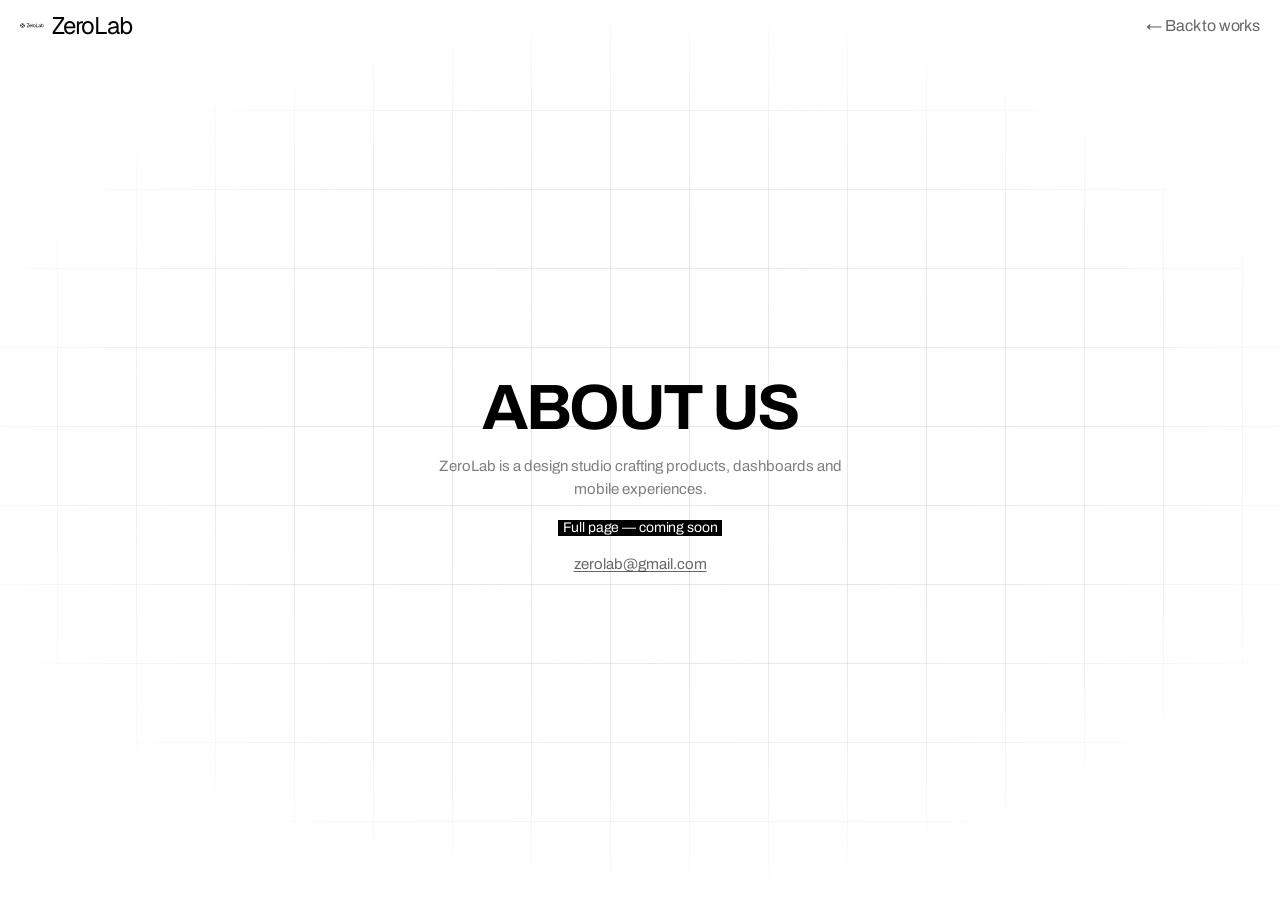
==== about.html @ e9e5b9f2 "Initial commit" ====
<!DOCTYPE html>
<html lang="en">
<head>
  <meta charset="UTF-8" />
  <meta name="viewport" content="width=device-width, initial-scale=1.0" />
  <title>About us · ZeroLab</title>
  <meta name="description" content="ZeroLab — a design studio. About us." />
  <link rel="icon" type="image/svg+xml" href="asset/zerolab logo.svg" />
  <link rel="preconnect" href="https://fonts.googleapis.com" />
  <link rel="preconnect" href="https://fonts.gstatic.com" crossorigin />
  <link
    href="https://fonts.googleapis.com/css2?family=Archivo:wght@400;700&family=Geist:wght@400&display=swap"
    rel="stylesheet"
  />
  <style>
    /* Placeholder page — replaced by the real About layout later. */
    * { margin: 0; padding: 0; box-sizing: border-box; }
    body {
      min-height: 100vh;
      background: #fff url("asset/background.png") center / cover no-repeat;
      font-family: "Archivo", sans-serif;
      color: #000;
      -webkit-font-smoothing: antialiased;
      display: flex;
      flex-direction: column;
    }
    .top { display: flex; align-items: center; justify-content: space-between; padding: 14px 20px; }
    .brand { display: flex; align-items: center; gap: 8px; text-decoration: none; color: #000; }
    .brand img { width: 24px; height: 23px; display: block; }
    .brand span { font-family: "Geist", sans-serif; font-size: 23.933px; letter-spacing: -1.1966px; line-height: 1; }
    .back { font-size: 16px; letter-spacing: -0.16px; color: rgba(0, 0, 0, 0.6); text-decoration: none; }
    .back:hover { color: #000; }
    main { flex: 1; display: flex; flex-direction: column; align-items: center; justify-content: center; gap: 20px; padding: 40px 20px; text-align: center; }
    h1 { font-size: clamp(40px, 6vw, 64px); font-weight: 700; letter-spacing: -0.04em; text-transform: uppercase; line-height: 0.87; }
    p.tag { font-size: 15px; color: rgba(0, 0, 0, 0.5); max-width: 420px; line-height: 1.5; }
    .soon { display: inline-flex; padding: 2px 5px; background: #000; color: #fff; font-size: 14px; letter-spacing: -0.14px; line-height: 0.87; }
    a.mail { color: rgba(0, 0, 0, 0.6); font-size: 15px; text-decoration: underline; text-underline-position: from-font; }
    a.mail:hover { color: #000; }
  </style>
</head>
<body>
  <header class="top">
    <a class="brand" href="index.html">
      <img src="asset/zerolab logo.svg" alt="" />
      <span>ZeroLab</span>
    </a>
    <a class="back" href="index.html">← Back to works</a>
  </header>
  <main>
    <h1>About us</h1>
    <p class="tag">ZeroLab is a design studio crafting products, dashboards and mobile experiences.</p>
    <p class="soon">Full page — coming soon</p>
    <a class="mail" href="mailto:zerolab@gmail.com">zerolab@gmail.com</a>
  </main>
</body>
</html>
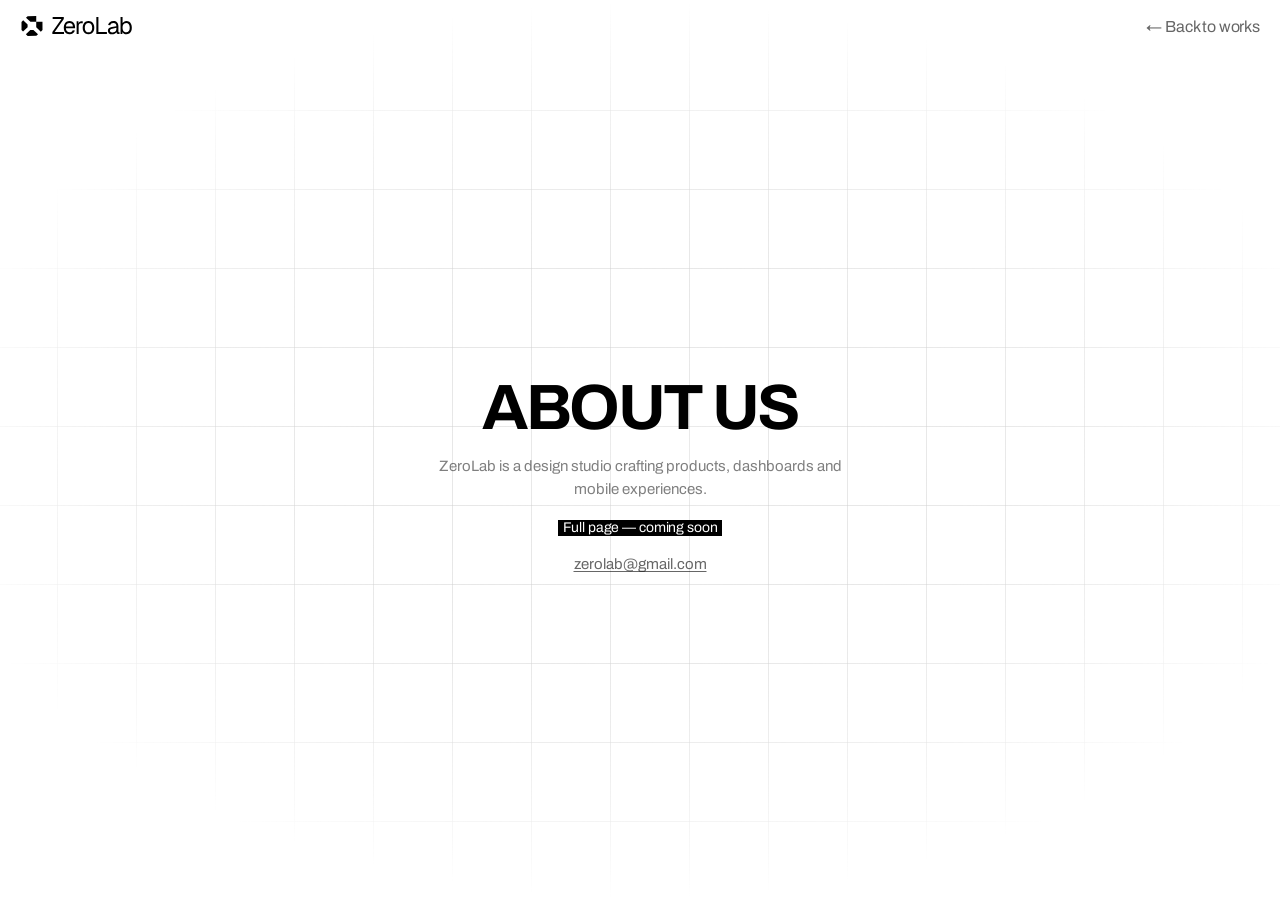
==== commit d8272f72: "big fix" ====
--- a/about.html
+++ b/about.html
@@ -25,9 +25,11 @@
       flex-direction: column;
     }
     .top { display: flex; align-items: center; justify-content: space-between; padding: 14px 20px; }
-    .brand { display: flex; align-items: center; gap: 8px; text-decoration: none; color: #000; }
-    .brand img { width: 24px; height: 23px; display: block; }
-    .brand span { font-family: "Geist", sans-serif; font-size: 23.933px; letter-spacing: -1.1966px; line-height: 1; }
+    .brand { display: flex; align-items: center; text-decoration: none; color: #000; }
+    /* asset/zerolab logo.svg is the FULL lockup (114x24) — mark and wordmark in
+       one file. Height-only sizing keeps its aspect. Do not add a separate
+       "ZeroLab" text node; the wordmark is already in the SVG. */
+    .brand img { height: 24px; width: auto; display: block; }
     .back { font-size: 16px; letter-spacing: -0.16px; color: rgba(0, 0, 0, 0.6); text-decoration: none; }
     .back:hover { color: #000; }
     main { flex: 1; display: flex; flex-direction: column; align-items: center; justify-content: center; gap: 20px; padding: 40px 20px; text-align: center; }
@@ -41,8 +43,7 @@
 <body>
   <header class="top">
     <a class="brand" href="index.html">
-      <img src="asset/zerolab logo.svg" alt="" />
-      <span>ZeroLab</span>
+      <img src="asset/zerolab logo.svg" alt="ZeroLab" draggable="false" />
     </a>
     <a class="back" href="index.html">← Back to works</a>
   </header>
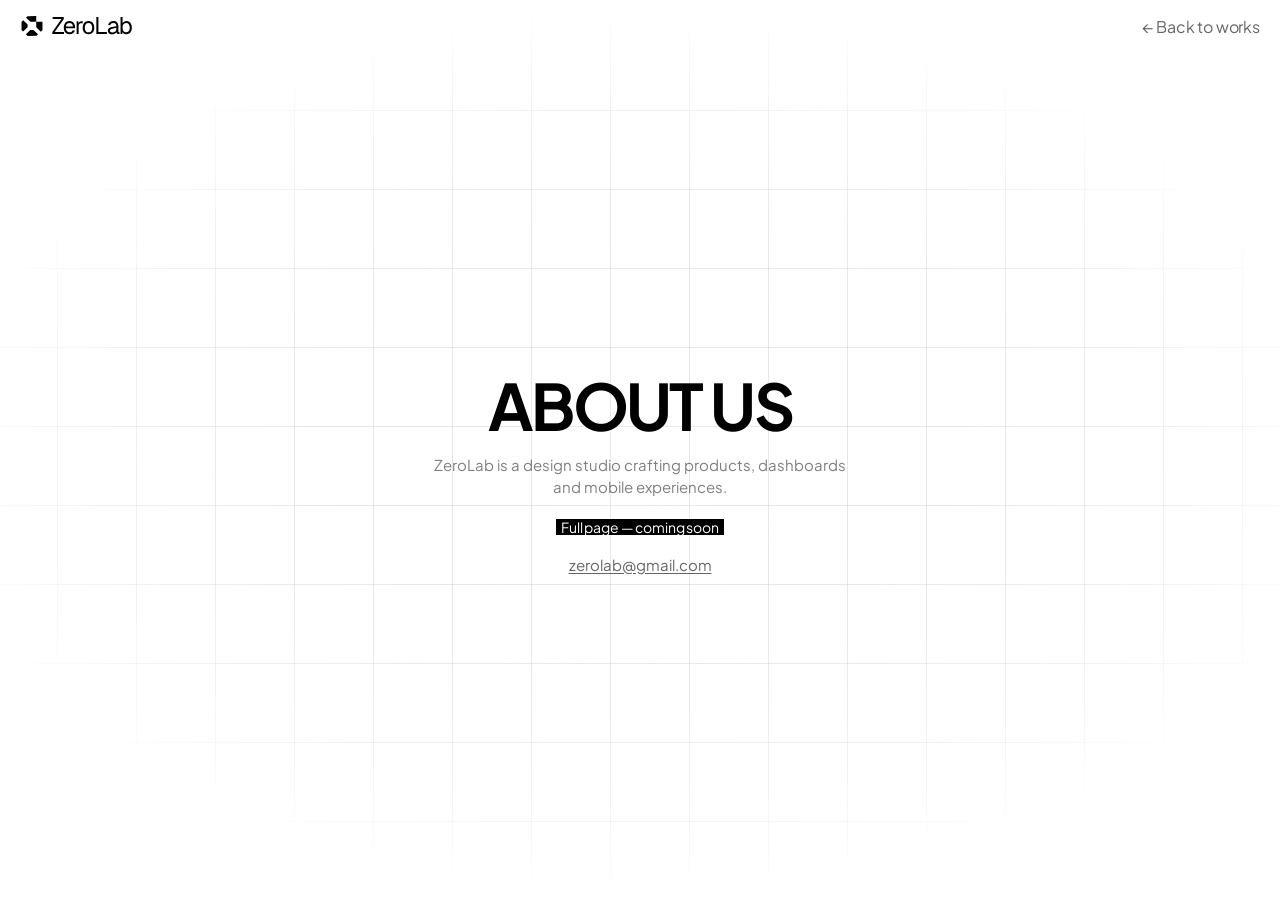
==== commit 2264a7b7: "type: swap Archivo/DM Mono for Plus Jakarta Sans + Space Mono Body text moves to Plus Jakarta Sans; " ====
--- a/about.html
+++ b/about.html
@@ -9,7 +9,7 @@
   <link rel="preconnect" href="https://fonts.googleapis.com" />
   <link rel="preconnect" href="https://fonts.gstatic.com" crossorigin />
   <link
-    href="https://fonts.googleapis.com/css2?family=Archivo:wght@400;700&family=Geist:wght@400&display=swap"
+    href="https://fonts.googleapis.com/css2?family=Plus+Jakarta+Sans:wght@400;500;700&display=swap"
     rel="stylesheet"
   />
   <style>
@@ -18,7 +18,7 @@
     body {
       min-height: 100vh;
       background: #fff url("asset/background.png") center / cover no-repeat;
-      font-family: "Archivo", sans-serif;
+      font-family: "Plus Jakarta Sans", sans-serif;
       color: #000;
       -webkit-font-smoothing: antialiased;
       display: flex;
